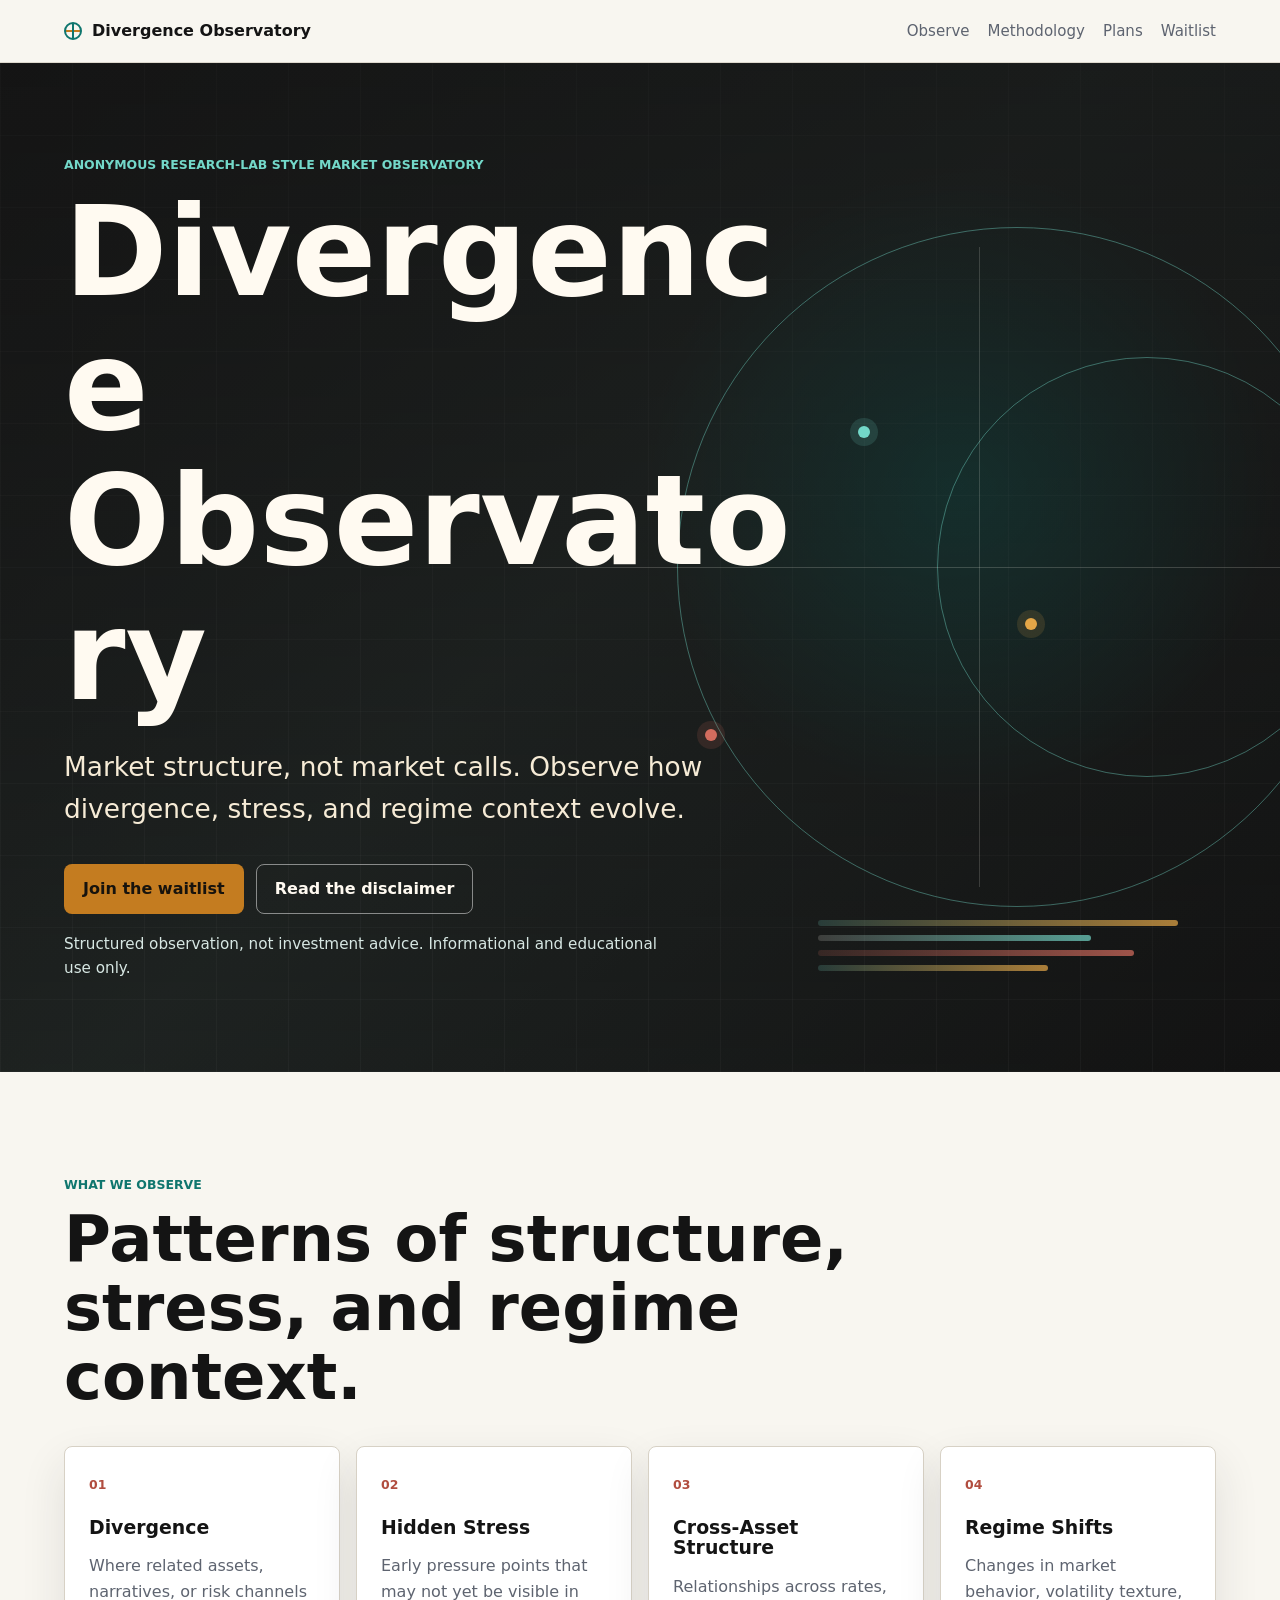
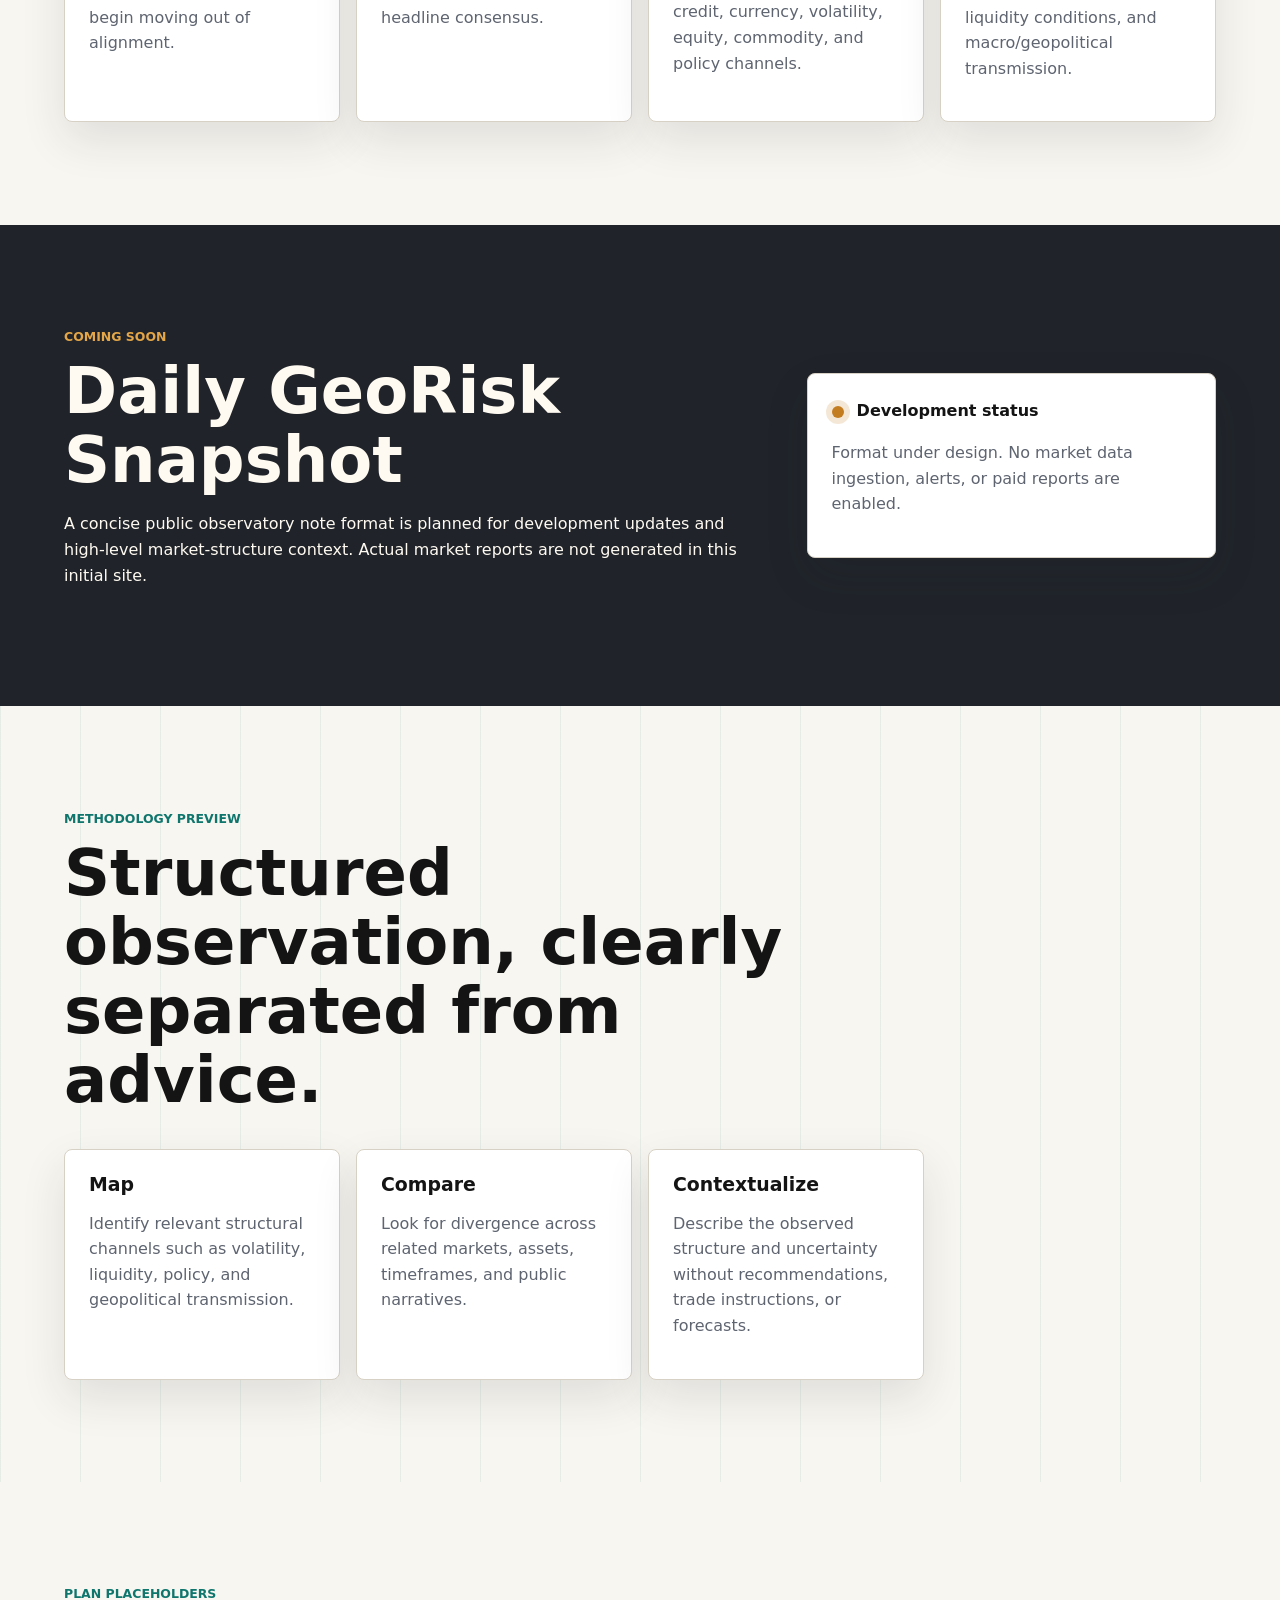
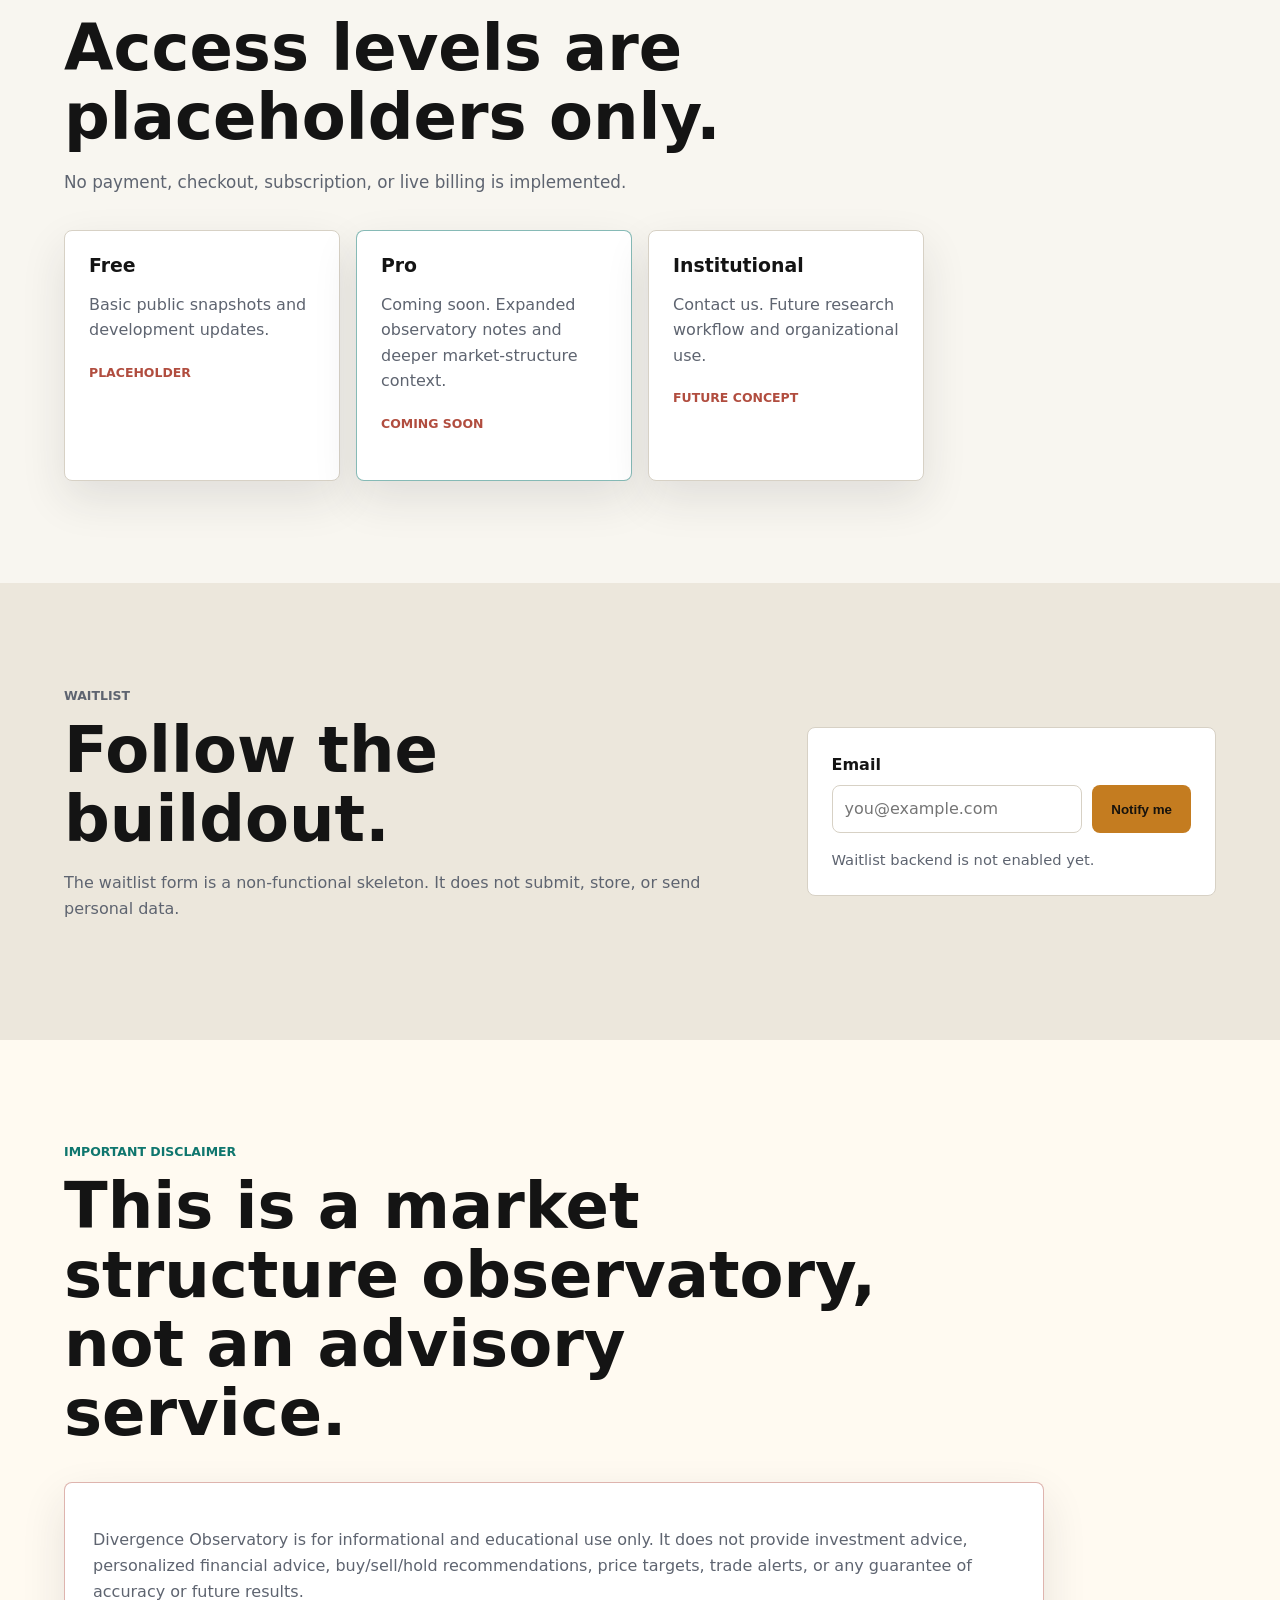
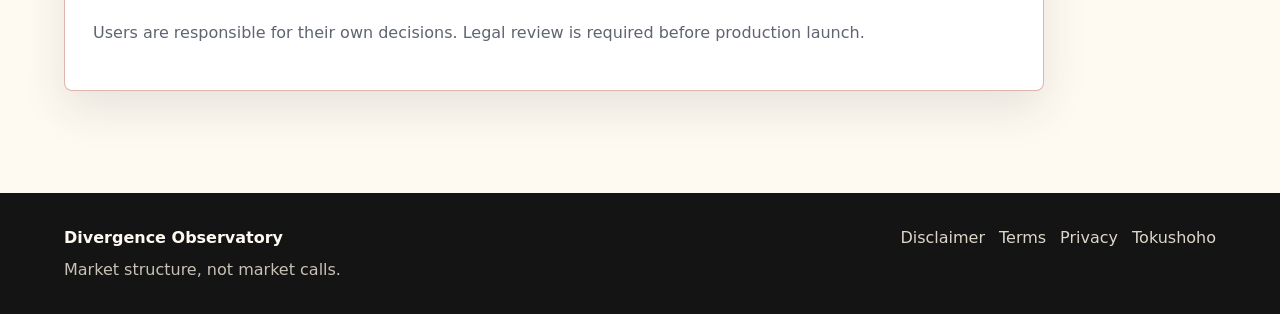
==== index.html @ 3c05c809 "Create non-advisory marketing site foundation" ====
<!doctype html>
<html lang="en">
  <head>
    <meta charset="utf-8">
    <meta name="viewport" content="width=device-width, initial-scale=1">
    <title>Divergence Observatory</title>
    <meta
      name="description"
      content="Divergence Observatory is a non-advisory market structure observatory focused on divergence, hidden stress, cross-asset structure, regime shifts, volatility, and macro/geopolitical transmission."
    >
    <link rel="stylesheet" href="styles.css">
  </head>
  <body>
    <header class="site-header">
      <a class="brand" href="index.html" aria-label="Divergence Observatory home">
        <span class="brand-mark" aria-hidden="true"></span>
        <span>Divergence Observatory</span>
      </a>
      <nav class="site-nav" aria-label="Primary navigation">
        <a href="#observe">Observe</a>
        <a href="#methodology">Methodology</a>
        <a href="#plans">Plans</a>
        <a href="#waitlist">Waitlist</a>
      </nav>
    </header>

    <main>
      <section class="hero">
        <div class="hero-visual" aria-hidden="true">
          <div class="scope-ring ring-one"></div>
          <div class="scope-ring ring-two"></div>
          <div class="axis-line axis-x"></div>
          <div class="axis-line axis-y"></div>
          <div class="signal signal-a"></div>
          <div class="signal signal-b"></div>
          <div class="signal signal-c"></div>
          <div class="structure-lanes">
            <span></span>
            <span></span>
            <span></span>
            <span></span>
          </div>
        </div>
        <div class="hero-content">
          <p class="eyebrow">Anonymous research-lab style market observatory</p>
          <h1>Divergence Observatory</h1>
          <p class="hero-copy">
            Market structure, not market calls. Observe how divergence, stress, and regime context evolve.
          </p>
          <div class="hero-actions" aria-label="Primary actions">
            <a class="button primary" href="#waitlist">Join the waitlist</a>
            <a class="button secondary" href="legal/disclaimer.html">Read the disclaimer</a>
          </div>
          <p class="fine-print">
            Structured observation, not investment advice. Informational and educational use only.
          </p>
        </div>
      </section>

      <section id="observe" class="section">
        <div class="section-heading">
          <p class="eyebrow">What We Observe</p>
          <h2>Patterns of structure, stress, and regime context.</h2>
        </div>
        <div class="observation-grid">
          <article class="tile">
            <span class="tile-index">01</span>
            <h3>Divergence</h3>
            <p>Where related assets, narratives, or risk channels begin moving out of alignment.</p>
          </article>
          <article class="tile">
            <span class="tile-index">02</span>
            <h3>Hidden Stress</h3>
            <p>Early pressure points that may not yet be visible in headline consensus.</p>
          </article>
          <article class="tile">
            <span class="tile-index">03</span>
            <h3>Cross-Asset Structure</h3>
            <p>Relationships across rates, credit, currency, volatility, equity, commodity, and policy channels.</p>
          </article>
          <article class="tile">
            <span class="tile-index">04</span>
            <h3>Regime Shifts</h3>
            <p>Changes in market behavior, volatility texture, liquidity conditions, and macro/geopolitical transmission.</p>
          </article>
        </div>
      </section>

      <section class="band snapshot-band" aria-labelledby="snapshot-title">
        <div>
          <p class="eyebrow">Coming Soon</p>
          <h2 id="snapshot-title">Daily GeoRisk Snapshot</h2>
          <p>
            A concise public observatory note format is planned for development updates and high-level
            market-structure context. Actual market reports are not generated in this initial site.
          </p>
        </div>
        <div class="status-panel" aria-label="Snapshot status">
          <span class="status-light"></span>
          <strong>Development status</strong>
          <p>Format under design. No market data ingestion, alerts, or paid reports are enabled.</p>
        </div>
      </section>

      <section id="methodology" class="section methodology">
        <div class="section-heading">
          <p class="eyebrow">Methodology Preview</p>
          <h2>Structured observation, clearly separated from advice.</h2>
        </div>
        <div class="method-steps">
          <article>
            <h3>Map</h3>
            <p>Identify relevant structural channels such as volatility, liquidity, policy, and geopolitical transmission.</p>
          </article>
          <article>
            <h3>Compare</h3>
            <p>Look for divergence across related markets, assets, timeframes, and public narratives.</p>
          </article>
          <article>
            <h3>Contextualize</h3>
            <p>Describe the observed structure and uncertainty without recommendations, trade instructions, or forecasts.</p>
          </article>
        </div>
      </section>

      <section id="plans" class="section plans">
        <div class="section-heading">
          <p class="eyebrow">Plan Placeholders</p>
          <h2>Access levels are placeholders only.</h2>
          <p>No payment, checkout, subscription, or live billing is implemented.</p>
        </div>
        <div class="plan-grid">
          <article class="plan-card">
            <h3>Free</h3>
            <p>Basic public snapshots and development updates.</p>
            <span class="plan-status">Placeholder</span>
          </article>
          <article class="plan-card featured">
            <h3>Pro</h3>
            <p>Coming soon. Expanded observatory notes and deeper market-structure context.</p>
            <span class="plan-status">Coming soon</span>
          </article>
          <article class="plan-card">
            <h3>Institutional</h3>
            <p>Contact us. Future research workflow and organizational use.</p>
            <span class="plan-status">Future concept</span>
          </article>
        </div>
      </section>

      <section id="waitlist" class="band waitlist-band" aria-labelledby="waitlist-title">
        <div>
          <p class="eyebrow">Waitlist</p>
          <h2 id="waitlist-title">Follow the buildout.</h2>
          <p>
            The waitlist form is a non-functional skeleton. It does not submit, store, or send personal data.
          </p>
        </div>
        <div class="waitlist-form" role="group" aria-describedby="waitlist-note">
          <label for="email">Email</label>
          <div class="form-row">
            <input id="email" type="email" placeholder="you@example.com" autocomplete="email">
            <button type="button">Notify me</button>
          </div>
          <p id="waitlist-note">Waitlist backend is not enabled yet.</p>
        </div>
      </section>

      <section class="section disclaimer-section" aria-labelledby="disclaimer-title">
        <div class="section-heading">
          <p class="eyebrow">Important Disclaimer</p>
          <h2 id="disclaimer-title">This is a market structure observatory, not an advisory service.</h2>
        </div>
        <div class="disclaimer-box">
          <p>
            Divergence Observatory is for informational and educational use only. It does not provide
            investment advice, personalized financial advice, buy/sell/hold recommendations, price targets,
            trade alerts, or any guarantee of accuracy or future results.
          </p>
          <p>
            Users are responsible for their own decisions. Legal review is required before production launch.
          </p>
        </div>
      </section>
    </main>

    <footer class="site-footer">
      <div>
        <strong>Divergence Observatory</strong>
        <p>Market structure, not market calls.</p>
      </div>
      <nav aria-label="Legal navigation">
        <a href="legal/disclaimer.html">Disclaimer</a>
        <a href="legal/terms.html">Terms</a>
        <a href="legal/privacy.html">Privacy</a>
        <a href="legal/tokushoho.html">Tokushoho</a>
      </nav>
    </footer>
  </body>
</html>
---- styles.css ----
:root {
  --ink: #141414;
  --muted: #5e6470;
  --paper: #f8f6f0;
  --panel: #ffffff;
  --line: #d7d1c5;
  --teal: #0f766e;
  --teal-dark: #124a46;
  --amber: #c47c20;
  --coral: #b14d3f;
  --coal: #20242a;
  --shadow: 0 18px 45px rgba(32, 36, 42, 0.11);
}

* {
  box-sizing: border-box;
}

html {
  scroll-behavior: smooth;
}

body {
  margin: 0;
  color: var(--ink);
  background: var(--paper);
  font-family:
    Inter, ui-sans-serif, system-ui, -apple-system, BlinkMacSystemFont, "Segoe UI",
    sans-serif;
  line-height: 1.6;
}

a {
  color: inherit;
}

.site-header {
  position: sticky;
  top: 0;
  z-index: 10;
  display: flex;
  align-items: center;
  justify-content: space-between;
  gap: 24px;
  padding: 18px clamp(18px, 5vw, 72px);
  border-bottom: 1px solid rgba(215, 209, 197, 0.78);
  background: rgba(248, 246, 240, 0.92);
  backdrop-filter: blur(14px);
}

.brand {
  display: inline-flex;
  align-items: center;
  gap: 10px;
  font-weight: 750;
  text-decoration: none;
}

.brand-mark {
  width: 18px;
  height: 18px;
  border: 2px solid var(--teal);
  border-radius: 50%;
  background:
    linear-gradient(90deg, transparent 44%, var(--teal) 45% 55%, transparent 56%),
    linear-gradient(0deg, transparent 44%, var(--amber) 45% 55%, transparent 56%);
}

.site-nav {
  display: flex;
  flex-wrap: wrap;
  justify-content: flex-end;
  gap: 8px 18px;
  color: var(--muted);
  font-size: 0.94rem;
}

.site-nav a,
.site-footer a {
  text-decoration: none;
}

.site-nav a:hover,
.site-footer a:hover {
  color: var(--teal);
}

.hero {
  position: relative;
  min-height: 78vh;
  display: grid;
  align-items: center;
  padding: clamp(56px, 8vw, 92px) clamp(18px, 5vw, 72px);
  overflow: hidden;
  color: #fffaf1;
  background:
    linear-gradient(rgba(20, 20, 20, 0.72), rgba(20, 20, 20, 0.48)),
    repeating-linear-gradient(90deg, rgba(255, 255, 255, 0.06) 0 1px, transparent 1px 72px),
    repeating-linear-gradient(0deg, rgba(255, 255, 255, 0.05) 0 1px, transparent 1px 72px),
    radial-gradient(circle at 75% 42%, rgba(15, 118, 110, 0.62), transparent 28%),
    linear-gradient(135deg, #161616 0%, #27302d 48%, #111111 100%);
}

.hero-content {
  position: relative;
  z-index: 2;
  max-width: 820px;
}

.eyebrow {
  margin: 0 0 10px;
  color: var(--teal);
  font-size: 0.78rem;
  font-weight: 800;
  letter-spacing: 0;
  text-transform: uppercase;
}

.hero .eyebrow {
  color: #73d8c9;
}

h1,
h2,
h3,
p {
  overflow-wrap: anywhere;
}

h1,
h2,
h3 {
  margin: 0;
  line-height: 1.08;
  letter-spacing: 0;
}

h1 {
  max-width: 780px;
  font-size: clamp(3rem, 10vw, 7.8rem);
}

h2 {
  font-size: clamp(2rem, 5vw, 4rem);
}

h3 {
  font-size: 1.18rem;
}

.hero-copy {
  max-width: 660px;
  margin: 22px 0 0;
  color: #f6ebd6;
  font-size: clamp(1.15rem, 2.5vw, 1.65rem);
}

.fine-print {
  max-width: 620px;
  margin: 18px 0 0;
  color: #d7e7e3;
  font-size: 0.95rem;
}

.hero-actions {
  display: flex;
  flex-wrap: wrap;
  gap: 12px;
  margin-top: 34px;
}

.button,
.waitlist-form button {
  min-height: 44px;
  display: inline-flex;
  align-items: center;
  justify-content: center;
  border: 1px solid transparent;
  border-radius: 8px;
  padding: 11px 18px;
  font-weight: 750;
  text-decoration: none;
  cursor: pointer;
}

.button.primary,
.waitlist-form button {
  background: var(--amber);
  color: #17130d;
}

.button.secondary {
  border-color: rgba(255, 255, 255, 0.48);
  color: #fffaf1;
}

.hero-visual {
  position: absolute;
  inset: 0;
  pointer-events: none;
}

.scope-ring {
  position: absolute;
  right: clamp(-140px, -6vw, 20px);
  top: 50%;
  border: 1px solid rgba(115, 216, 201, 0.42);
  border-radius: 50%;
  transform: translateY(-50%);
}

.ring-one {
  width: min(70vw, 680px);
  aspect-ratio: 1;
}

.ring-two {
  width: min(44vw, 420px);
  aspect-ratio: 1;
}

.axis-line {
  position: absolute;
  right: 0;
  top: 50%;
  background: rgba(255, 250, 241, 0.16);
}

.axis-x {
  width: min(70vw, 760px);
  height: 1px;
}

.axis-y {
  width: 1px;
  height: min(62vw, 640px);
  right: min(24vw, 300px);
  transform: translateY(-50%);
}

.signal {
  position: absolute;
  width: 12px;
  height: 12px;
  border-radius: 50%;
  background: #73d8c9;
  box-shadow: 0 0 0 8px rgba(115, 216, 201, 0.15);
}

.signal-a {
  right: 32%;
  top: 36%;
}

.signal-b {
  right: 19%;
  top: 55%;
  background: #e4a647;
  box-shadow: 0 0 0 8px rgba(228, 166, 71, 0.14);
}

.signal-c {
  right: 44%;
  top: 66%;
  background: #d36c5e;
  box-shadow: 0 0 0 8px rgba(211, 108, 94, 0.14);
}

.structure-lanes {
  position: absolute;
  right: 8%;
  bottom: 10%;
  display: grid;
  gap: 9px;
  width: min(34vw, 360px);
}

.structure-lanes span {
  height: 6px;
  border-radius: 999px;
  background: linear-gradient(90deg, rgba(115, 216, 201, 0.18), rgba(228, 166, 71, 0.72));
}

.structure-lanes span:nth-child(2) {
  width: 76%;
  background: linear-gradient(90deg, rgba(255, 250, 241, 0.16), rgba(115, 216, 201, 0.7));
}

.structure-lanes span:nth-child(3) {
  width: 88%;
  background: linear-gradient(90deg, rgba(211, 108, 94, 0.16), rgba(211, 108, 94, 0.72));
}

.structure-lanes span:nth-child(4) {
  width: 64%;
}

.section,
.band {
  padding: clamp(56px, 8vw, 110px) clamp(18px, 5vw, 72px);
}

.section-heading {
  max-width: 820px;
  margin-bottom: 34px;
}

.section-heading > p:not(.eyebrow) {
  max-width: 680px;
  color: var(--muted);
  font-size: 1.05rem;
}

.observation-grid,
.method-steps,
.plan-grid {
  display: grid;
  grid-template-columns: repeat(4, minmax(0, 1fr));
  gap: 16px;
}

.tile,
.method-steps article,
.plan-card,
.status-panel,
.disclaimer-box {
  border: 1px solid var(--line);
  border-radius: 8px;
  background: var(--panel);
  box-shadow: var(--shadow);
}

.tile,
.method-steps article,
.plan-card {
  min-height: 230px;
  padding: 24px;
}

.tile-index,
.plan-status {
  display: inline-block;
  margin-bottom: 22px;
  color: var(--coral);
  font-size: 0.78rem;
  font-weight: 850;
  text-transform: uppercase;
}

.tile p,
.method-steps p,
.plan-card p,
.status-panel p,
.disclaimer-box p,
.waitlist-band p {
  color: var(--muted);
}

.band {
  display: grid;
  grid-template-columns: minmax(0, 1.25fr) minmax(280px, 0.75fr);
  gap: clamp(24px, 5vw, 60px);
  align-items: center;
}

.snapshot-band {
  background: var(--coal);
  color: #fffaf1;
}

.snapshot-band .eyebrow {
  color: #e4a647;
}

.snapshot-band p,
.waitlist-band p {
  max-width: 700px;
}

.status-panel {
  padding: 24px;
  color: var(--ink);
}

.status-light {
  width: 12px;
  height: 12px;
  display: inline-block;
  margin-right: 8px;
  border-radius: 50%;
  background: var(--amber);
  box-shadow: 0 0 0 6px rgba(196, 124, 32, 0.18);
  vertical-align: middle;
}

.methodology {
  background:
    linear-gradient(90deg, rgba(15, 118, 110, 0.08) 0 1px, transparent 1px 100%),
    var(--paper);
  background-size: 80px 100%;
}

.plan-card.featured {
  border-color: rgba(15, 118, 110, 0.5);
}

.waitlist-band {
  background: #ece7dc;
}

.waitlist-form {
  padding: 24px;
  border: 1px solid var(--line);
  border-radius: 8px;
  background: var(--panel);
}

.waitlist-form label {
  display: block;
  margin-bottom: 8px;
  font-weight: 750;
}

.form-row {
  display: grid;
  grid-template-columns: minmax(0, 1fr) auto;
  gap: 10px;
}

.waitlist-form input {
  width: 100%;
  min-height: 44px;
  border: 1px solid var(--line);
  border-radius: 8px;
  padding: 10px 12px;
  font: inherit;
}

.waitlist-form p {
  margin-bottom: 0;
  font-size: 0.92rem;
}

.disclaimer-section {
  background: #fffaf1;
}

.disclaimer-box {
  max-width: 980px;
  padding: 28px;
  border-color: rgba(177, 77, 63, 0.42);
}

.site-footer {
  display: flex;
  justify-content: space-between;
  gap: 24px;
  padding: 32px clamp(18px, 5vw, 72px);
  color: #fffaf1;
  background: #141414;
}

.site-footer p {
  margin: 6px 0 0;
  color: #c8c1b6;
}

.site-footer nav {
  display: flex;
  flex-wrap: wrap;
  justify-content: flex-end;
  gap: 14px;
  color: #ddd6ca;
}

.legal-page {
  background: var(--paper);
}

.legal-main {
  max-width: 920px;
  margin: 0 auto;
  padding: clamp(48px, 8vw, 90px) 18px;
}

.legal-main article {
  border: 1px solid var(--line);
  border-radius: 8px;
  padding: clamp(22px, 4vw, 44px);
  background: var(--panel);
  box-shadow: var(--shadow);
}

.draft-notice {
  padding: 14px 16px;
  border: 1px solid rgba(177, 77, 63, 0.42);
  border-radius: 8px;
  color: #6f2b22;
  background: #fff4ef;
  font-weight: 750;
}

.legal-main li + li {
  margin-top: 8px;
}

@media (max-width: 900px) {
  .site-header,
  .site-footer,
  .band {
    align-items: flex-start;
    flex-direction: column;
  }

  .band {
    display: flex;
  }

  .observation-grid,
  .method-steps,
  .plan-grid {
    grid-template-columns: repeat(2, minmax(0, 1fr));
  }

  .hero {
    min-height: 72vh;
  }
}

@media (max-width: 620px) {
  .site-header {
    position: static;
  }

  .site-nav {
    justify-content: flex-start;
  }

  .observation-grid,
  .method-steps,
  .plan-grid,
  .form-row {
    grid-template-columns: 1fr;
  }

  .tile,
  .method-steps article,
  .plan-card {
    min-height: auto;
  }

  .hero-actions,
  .hero-actions .button,
  .waitlist-form button {
    width: 100%;
  }

  .scope-ring,
  .axis-line,
  .signal,
  .structure-lanes {
    opacity: 0.45;
  }
}
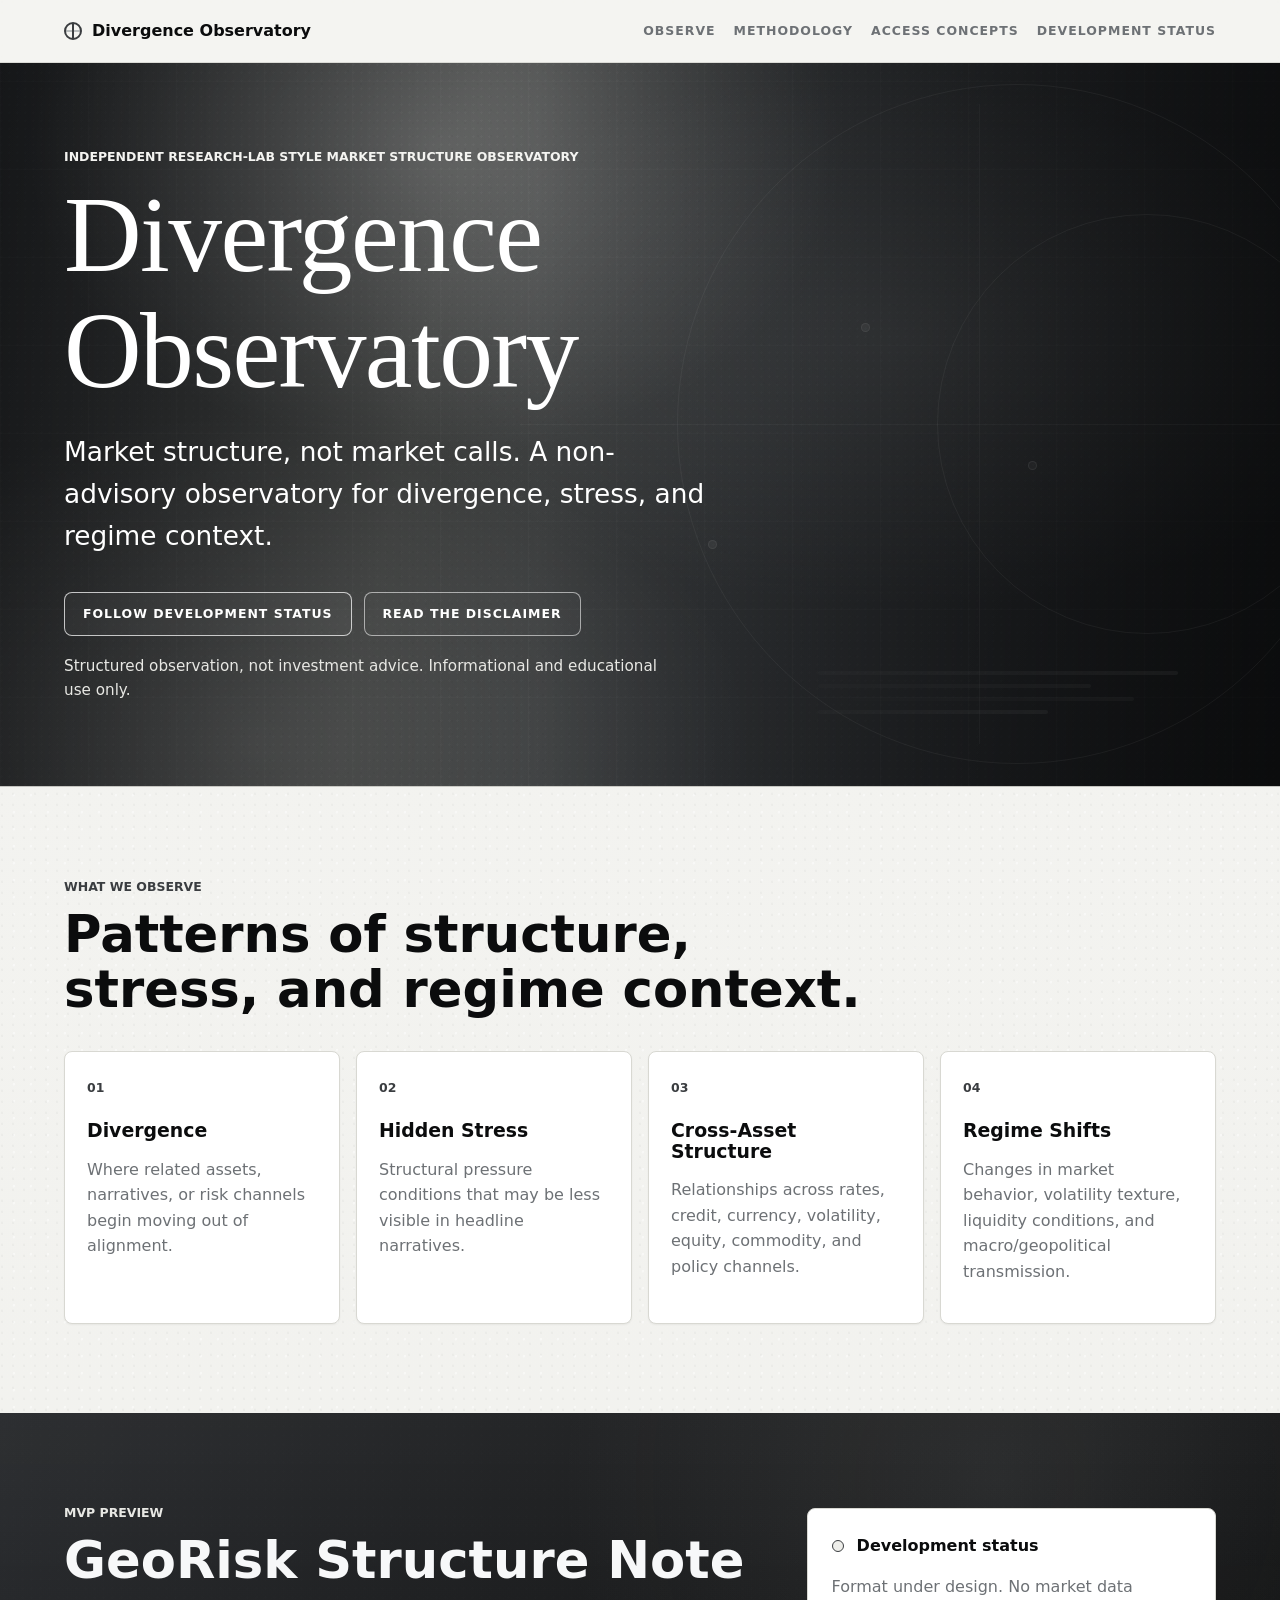
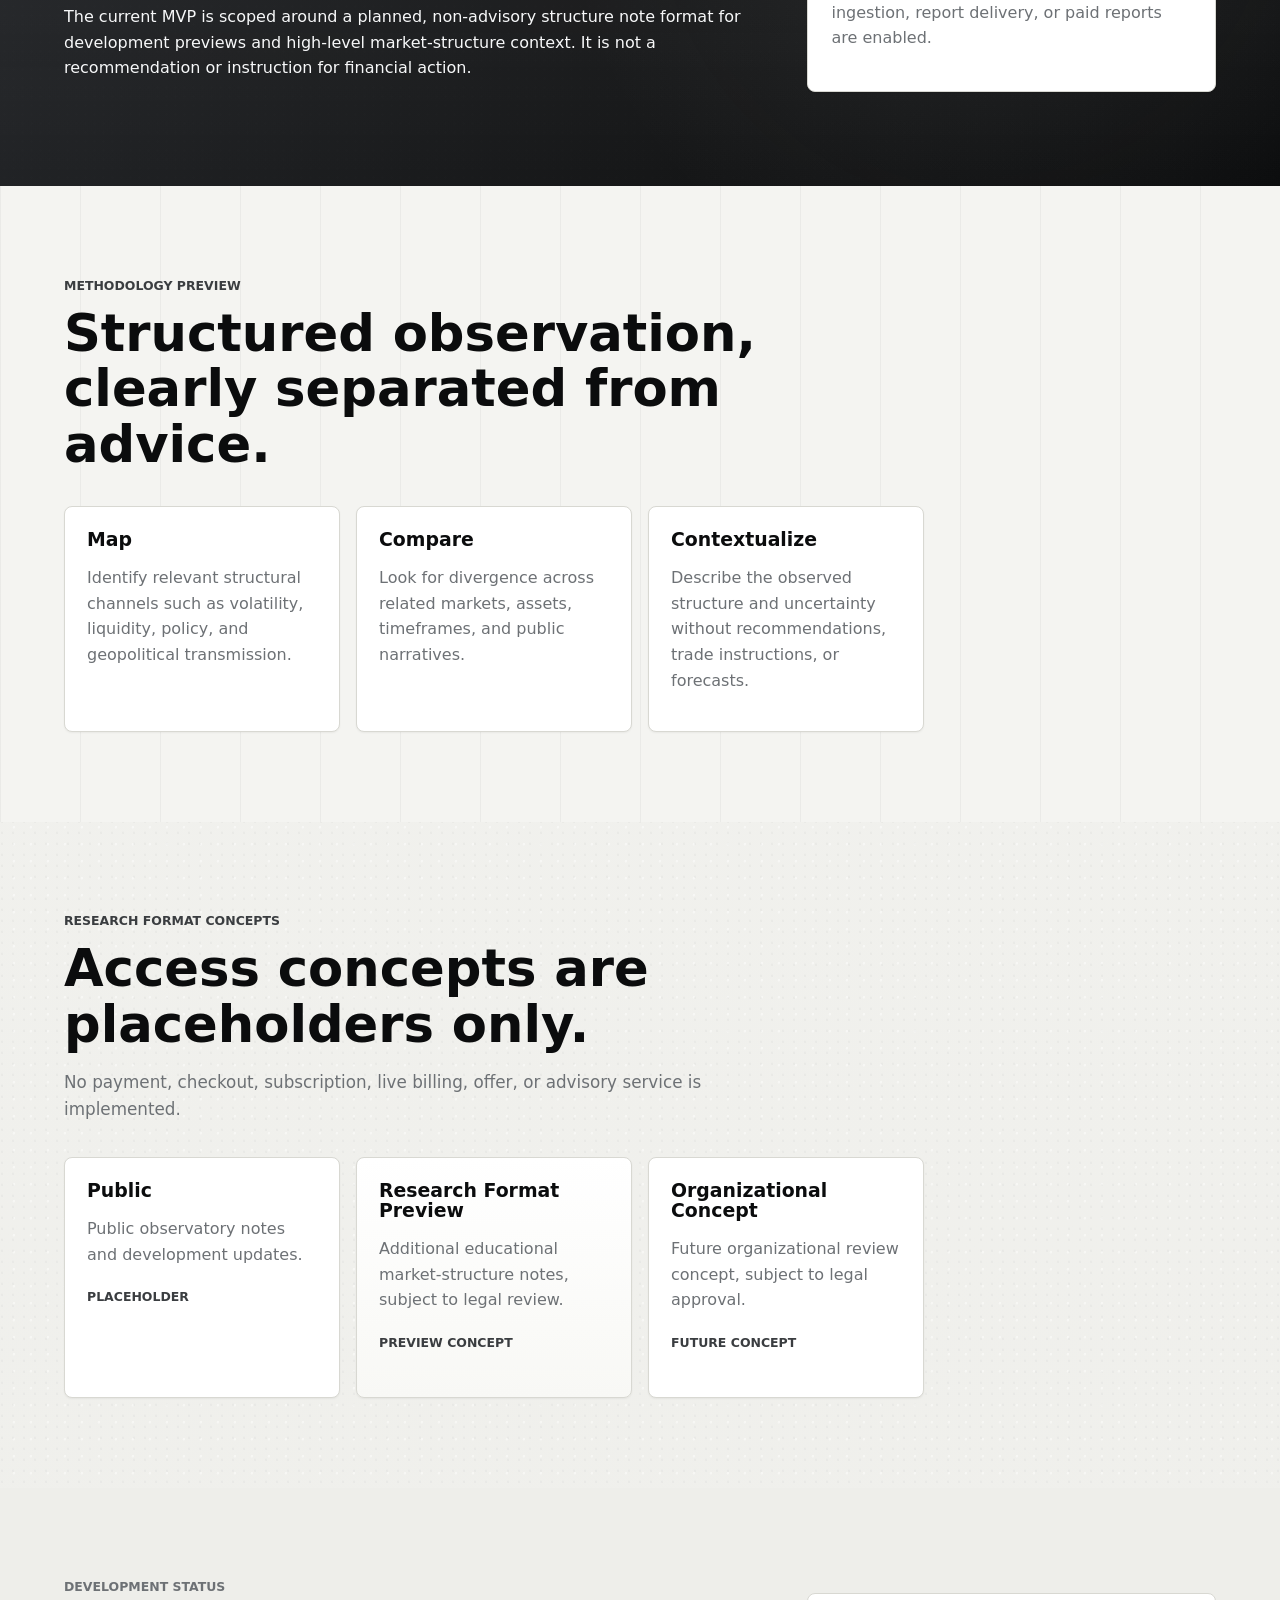
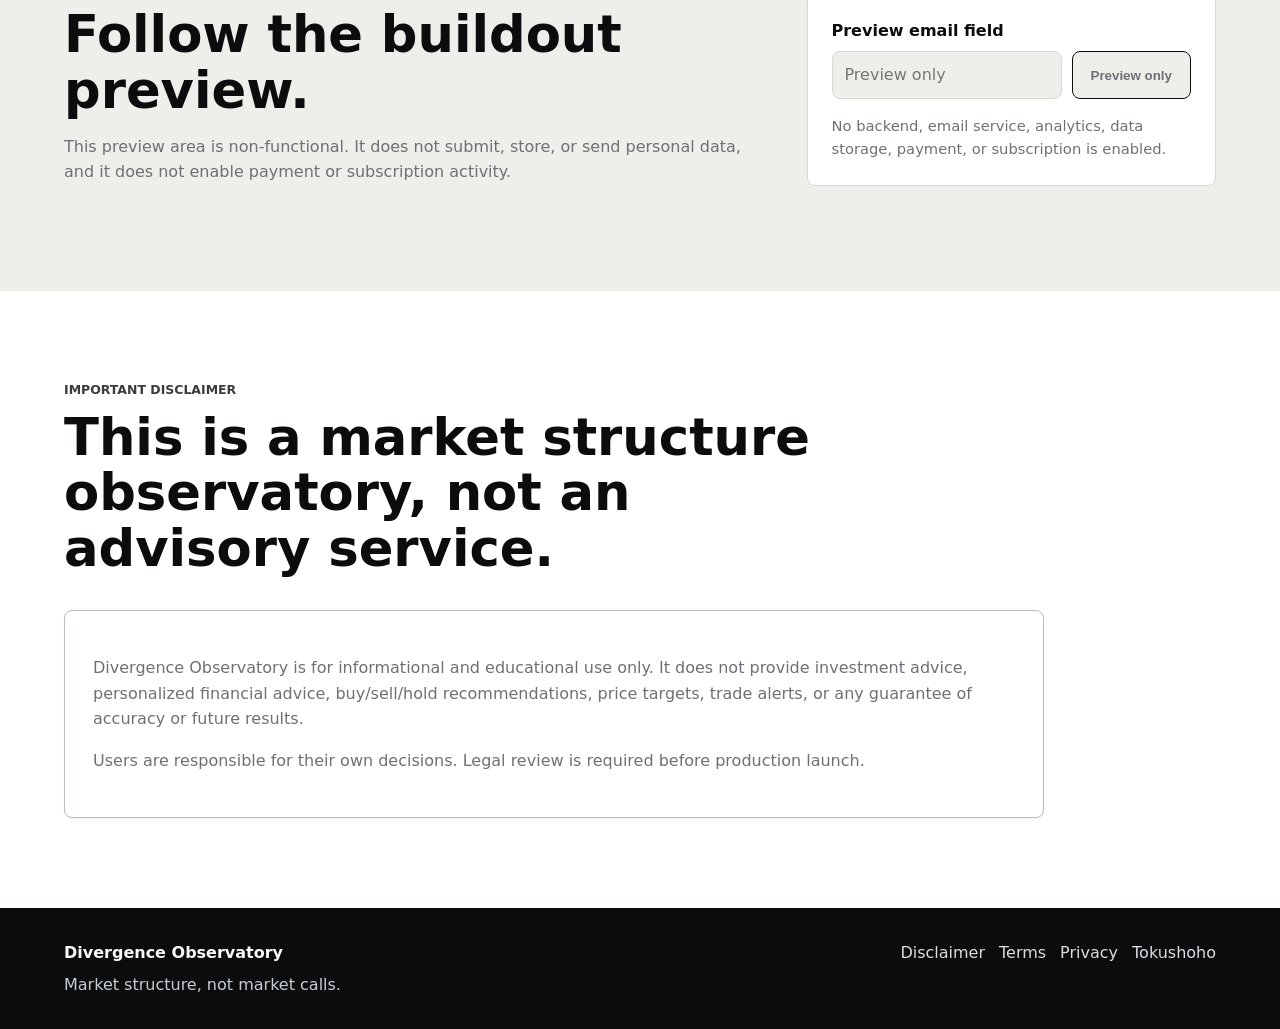
==== commit d0370e4d: "Refine monochrome observatory homepage design" ====
--- a/index.html
+++ b/index.html
@@ -19,8 +19,8 @@
       <nav class="site-nav" aria-label="Primary navigation">
         <a href="#observe">Observe</a>
         <a href="#methodology">Methodology</a>
-        <a href="#plans">Plans</a>
-        <a href="#waitlist">Waitlist</a>
+        <a href="#plans">Access Concepts</a>
+        <a href="#waitlist">Development Status</a>
       </nav>
     </header>
 
@@ -31,9 +31,9 @@
           <div class="scope-ring ring-two"></div>
           <div class="axis-line axis-x"></div>
           <div class="axis-line axis-y"></div>
-          <div class="signal signal-a"></div>
-          <div class="signal signal-b"></div>
-          <div class="signal signal-c"></div>
+          <div class="observation-marker marker-a"></div>
+          <div class="observation-marker marker-b"></div>
+          <div class="observation-marker marker-c"></div>
           <div class="structure-lanes">
             <span></span>
             <span></span>
@@ -42,13 +42,13 @@
           </div>
         </div>
         <div class="hero-content">
-          <p class="eyebrow">Anonymous research-lab style market observatory</p>
+          <p class="eyebrow">Independent research-lab style market structure observatory</p>
           <h1>Divergence Observatory</h1>
           <p class="hero-copy">
-            Market structure, not market calls. Observe how divergence, stress, and regime context evolve.
+            Market structure, not market calls. A non-advisory observatory for divergence, stress, and regime context.
           </p>
           <div class="hero-actions" aria-label="Primary actions">
-            <a class="button primary" href="#waitlist">Join the waitlist</a>
+            <a class="button primary" href="#waitlist">Follow development status</a>
             <a class="button secondary" href="legal/disclaimer.html">Read the disclaimer</a>
           </div>
           <p class="fine-print">
@@ -71,7 +71,7 @@
           <article class="tile">
             <span class="tile-index">02</span>
             <h3>Hidden Stress</h3>
-            <p>Early pressure points that may not yet be visible in headline consensus.</p>
+            <p>Structural pressure conditions that may be less visible in headline narratives.</p>
           </article>
           <article class="tile">
             <span class="tile-index">03</span>
@@ -86,19 +86,19 @@
         </div>
       </section>
 
-      <section class="band snapshot-band" aria-labelledby="snapshot-title">
+      <section class="band structure-note-band" aria-labelledby="structure-note-title">
         <div>
-          <p class="eyebrow">Coming Soon</p>
-          <h2 id="snapshot-title">Daily GeoRisk Snapshot</h2>
-          <p>
-            A concise public observatory note format is planned for development updates and high-level
-            market-structure context. Actual market reports are not generated in this initial site.
-          </p>
-        </div>
-        <div class="status-panel" aria-label="Snapshot status">
+          <p class="eyebrow">MVP Preview</p>
+          <h2 id="structure-note-title">GeoRisk Structure Note</h2>
+          <p>
+            The current MVP is scoped around a planned, non-advisory structure note format for development
+            previews and high-level market-structure context. It is not a recommendation or instruction for financial action.
+          </p>
+        </div>
+        <div class="status-panel" aria-label="Structure note status">
           <span class="status-light"></span>
           <strong>Development status</strong>
-          <p>Format under design. No market data ingestion, alerts, or paid reports are enabled.</p>
+          <p>Format under design. No market data ingestion, report delivery, or paid reports are enabled.</p>
         </div>
       </section>
 
@@ -125,24 +125,26 @@
 
       <section id="plans" class="section plans">
         <div class="section-heading">
-          <p class="eyebrow">Plan Placeholders</p>
-          <h2>Access levels are placeholders only.</h2>
-          <p>No payment, checkout, subscription, or live billing is implemented.</p>
+          <p class="eyebrow">Research Format Concepts</p>
+          <h2>Access concepts are placeholders only.</h2>
+          <p>
+            No payment, checkout, subscription, live billing, offer, or advisory service is implemented.
+          </p>
         </div>
         <div class="plan-grid">
           <article class="plan-card">
-            <h3>Free</h3>
-            <p>Basic public snapshots and development updates.</p>
+            <h3>Public</h3>
+            <p>Public observatory notes and development updates.</p>
             <span class="plan-status">Placeholder</span>
           </article>
           <article class="plan-card featured">
-            <h3>Pro</h3>
-            <p>Coming soon. Expanded observatory notes and deeper market-structure context.</p>
-            <span class="plan-status">Coming soon</span>
+            <h3>Research Format Preview</h3>
+            <p>Additional educational market-structure notes, subject to legal review.</p>
+            <span class="plan-status">Preview concept</span>
           </article>
           <article class="plan-card">
-            <h3>Institutional</h3>
-            <p>Contact us. Future research workflow and organizational use.</p>
+            <h3>Organizational Concept</h3>
+            <p>Future organizational review concept, subject to legal approval.</p>
             <span class="plan-status">Future concept</span>
           </article>
         </div>
@@ -150,19 +152,22 @@
 
       <section id="waitlist" class="band waitlist-band" aria-labelledby="waitlist-title">
         <div>
-          <p class="eyebrow">Waitlist</p>
-          <h2 id="waitlist-title">Follow the buildout.</h2>
-          <p>
-            The waitlist form is a non-functional skeleton. It does not submit, store, or send personal data.
+          <p class="eyebrow">Development Status</p>
+          <h2 id="waitlist-title">Follow the buildout preview.</h2>
+          <p>
+            This preview area is non-functional. It does not submit, store, or send personal data,
+            and it does not enable payment or subscription activity.
           </p>
         </div>
         <div class="waitlist-form" role="group" aria-describedby="waitlist-note">
-          <label for="email">Email</label>
+          <label for="email">Preview email field</label>
           <div class="form-row">
-            <input id="email" type="email" placeholder="you@example.com" autocomplete="email">
-            <button type="button">Notify me</button>
+            <input id="email" type="email" placeholder="Preview only" autocomplete="off" disabled>
+            <button type="button" disabled>Preview only</button>
           </div>
-          <p id="waitlist-note">Waitlist backend is not enabled yet.</p>
+          <p id="waitlist-note">
+            No backend, email service, analytics, data storage, payment, or subscription is enabled.
+          </p>
         </div>
       </section>
 
--- a/styles.css
+++ b/styles.css
@@ -1,15 +1,14 @@
 :root {
-  --ink: #141414;
-  --muted: #5e6470;
-  --paper: #f8f6f0;
+  --ink: #0b0c0d;
+  --muted: #6d7175;
+  --paper: #f4f4f1;
   --panel: #ffffff;
-  --line: #d7d1c5;
-  --teal: #0f766e;
-  --teal-dark: #124a46;
-  --amber: #c47c20;
-  --coral: #b14d3f;
-  --coal: #20242a;
-  --shadow: 0 18px 45px rgba(32, 36, 42, 0.11);
+  --panel-soft: #eeeeea;
+  --line: #d8d8d2;
+  --accent: #3a3d40;
+  --accent-soft: #b9bdbe;
+  --dark-panel: #151617;
+  --shadow: 0 1px 2px rgba(11, 12, 13, 0.05);
 }
 
 * {
@@ -18,12 +17,23 @@
 
 html {
   scroll-behavior: smooth;
+}
+
+#observe,
+#methodology,
+#plans,
+#waitlist {
+  scroll-margin-top: 92px;
 }
 
 body {
   margin: 0;
   color: var(--ink);
-  background: var(--paper);
+  background:
+    radial-gradient(circle at 18% 16%, rgba(11, 12, 13, 0.026) 0 1px, transparent 1.5px),
+    radial-gradient(circle at 82% 78%, rgba(255, 255, 255, 0.44) 0 1px, transparent 1.6px),
+    linear-gradient(180deg, #f4f4f1 0%, #eeeeea 100%);
+  background-size: 11px 11px, 17px 17px, auto;
   font-family:
     Inter, ui-sans-serif, system-ui, -apple-system, BlinkMacSystemFont, "Segoe UI",
     sans-serif;
@@ -43,8 +53,8 @@
   justify-content: space-between;
   gap: 24px;
   padding: 18px clamp(18px, 5vw, 72px);
-  border-bottom: 1px solid rgba(215, 209, 197, 0.78);
-  background: rgba(248, 246, 240, 0.92);
+  border-bottom: 1px solid rgba(216, 216, 210, 0.86);
+  background: rgba(244, 244, 241, 0.94);
   backdrop-filter: blur(14px);
 }
 
@@ -59,11 +69,11 @@
 .brand-mark {
   width: 18px;
   height: 18px;
-  border: 2px solid var(--teal);
+  border: 2px solid var(--accent);
   border-radius: 50%;
   background:
-    linear-gradient(90deg, transparent 44%, var(--teal) 45% 55%, transparent 56%),
-    linear-gradient(0deg, transparent 44%, var(--amber) 45% 55%, transparent 56%);
+    linear-gradient(90deg, transparent 44%, var(--accent) 45% 55%, transparent 56%),
+    linear-gradient(0deg, transparent 44%, var(--accent-soft) 45% 55%, transparent 56%);
 }
 
 .site-nav {
@@ -72,7 +82,10 @@
   justify-content: flex-end;
   gap: 8px 18px;
   color: var(--muted);
-  font-size: 0.94rem;
+  font-size: 0.78rem;
+  font-weight: 800;
+  letter-spacing: 0.08em;
+  text-transform: uppercase;
 }
 
 .site-nav a,
@@ -80,36 +93,63 @@
   text-decoration: none;
 }
 
-.site-nav a:hover,
+.site-nav a:hover {
+  color: var(--ink);
+}
+
 .site-footer a:hover {
-  color: var(--teal);
+  color: #ffffff;
+}
+
+a:focus-visible,
+button:focus-visible,
+input:focus-visible {
+  outline: 2px solid var(--accent);
+  outline-offset: 3px;
 }
 
 .hero {
   position: relative;
-  min-height: 78vh;
+  min-height: 66vh;
   display: grid;
   align-items: center;
-  padding: clamp(56px, 8vw, 92px) clamp(18px, 5vw, 72px);
+  padding: clamp(52px, 7vw, 84px) clamp(18px, 5vw, 72px);
   overflow: hidden;
-  color: #fffaf1;
+  color: #ffffff;
   background:
-    linear-gradient(rgba(20, 20, 20, 0.72), rgba(20, 20, 20, 0.48)),
-    repeating-linear-gradient(90deg, rgba(255, 255, 255, 0.06) 0 1px, transparent 1px 72px),
-    repeating-linear-gradient(0deg, rgba(255, 255, 255, 0.05) 0 1px, transparent 1px 72px),
-    radial-gradient(circle at 75% 42%, rgba(15, 118, 110, 0.62), transparent 28%),
-    linear-gradient(135deg, #161616 0%, #27302d 48%, #111111 100%);
+    linear-gradient(90deg, rgba(11, 12, 13, 0.58) 0%, rgba(21, 22, 23, 0.28) 42%, rgba(11, 12, 13, 0.76) 100%),
+    repeating-linear-gradient(90deg, rgba(255, 255, 255, 0.028) 0 1px, transparent 1px 88px),
+    repeating-linear-gradient(0deg, rgba(255, 255, 255, 0.022) 0 1px, transparent 1px 88px),
+    radial-gradient(ellipse at 34% 12%, rgba(255, 255, 255, 0.32), transparent 34%),
+    radial-gradient(ellipse at 20% 94%, rgba(255, 255, 255, 0.2), transparent 34%),
+    radial-gradient(ellipse at 70% 38%, rgba(185, 189, 190, 0.2), transparent 42%),
+    linear-gradient(102deg, #242629 0%, #515351 34%, #3a3d40 58%, #242629 78%, #0b0c0d 100%);
+  border-bottom: 1px solid rgba(216, 216, 210, 0.9);
+}
+
+.hero::before {
+  position: absolute;
+  inset: 0;
+  z-index: 1;
+  pointer-events: none;
+  content: "";
+  opacity: 0.22;
+  background:
+    radial-gradient(circle at 18% 20%, rgba(255, 255, 255, 0.2) 0 1px, transparent 1.4px),
+    radial-gradient(circle at 76% 62%, rgba(11, 12, 13, 0.16) 0 1px, transparent 1.5px);
+  background-size: 8px 8px, 13px 13px;
+  mix-blend-mode: overlay;
 }
 
 .hero-content {
   position: relative;
-  z-index: 2;
-  max-width: 820px;
+  z-index: 3;
+  max-width: 720px;
 }
 
 .eyebrow {
   margin: 0 0 10px;
-  color: var(--teal);
+  color: var(--accent);
   font-size: 0.78rem;
   font-weight: 800;
   letter-spacing: 0;
@@ -117,7 +157,7 @@
 }
 
 .hero .eyebrow {
-  color: #73d8c9;
+  color: #f4f4f1;
 }
 
 h1,
@@ -136,12 +176,19 @@
 }
 
 h1 {
-  max-width: 780px;
-  font-size: clamp(3rem, 10vw, 7.8rem);
+  max-width: 720px;
+  font-size: clamp(2.2rem, 5vw, 4rem);
+}
+
+.hero h1 {
+  font-family: Georgia, "Times New Roman", serif;
+  font-size: clamp(3.35rem, 8.4vw, 7.15rem);
+  font-weight: 400;
+  letter-spacing: -0.015em;
 }
 
 h2 {
-  font-size: clamp(2rem, 5vw, 4rem);
+  font-size: clamp(1.85rem, 4vw, 3.35rem);
 }
 
 h3 {
@@ -151,14 +198,14 @@
 .hero-copy {
   max-width: 660px;
   margin: 22px 0 0;
-  color: #f6ebd6;
+  color: #ffffff;
   font-size: clamp(1.15rem, 2.5vw, 1.65rem);
 }
 
 .fine-print {
   max-width: 620px;
   margin: 18px 0 0;
-  color: #d7e7e3;
+  color: #e8e8e4;
   font-size: 0.95rem;
 }
 
@@ -167,6 +214,12 @@
   flex-wrap: wrap;
   gap: 12px;
   margin-top: 34px;
+}
+
+.hero .button {
+  font-size: 0.78rem;
+  letter-spacing: 0.08em;
+  text-transform: uppercase;
 }
 
 .button,
@@ -185,18 +238,47 @@
 
 .button.primary,
 .waitlist-form button {
-  background: var(--amber);
-  color: #17130d;
+  border-color: var(--ink);
+  background: rgba(11, 12, 13, 0.9);
+  color: #ffffff;
+}
+
+.hero .button.primary {
+  border-color: rgba(255, 255, 255, 0.72);
+  background: rgba(255, 255, 255, 0.04);
+  color: #ffffff;
 }
 
 .button.secondary {
-  border-color: rgba(255, 255, 255, 0.48);
-  color: #fffaf1;
+  border-color: rgba(11, 12, 13, 0.34);
+  color: #151617;
+  background: rgba(255, 255, 255, 0.38);
+}
+
+.hero .button.secondary {
+  border-color: rgba(255, 255, 255, 0.56);
+  color: #ffffff;
+  background: rgba(255, 255, 255, 0.02);
+}
+
+.button:hover,
+.waitlist-form button:hover:not(:disabled) {
+  transform: translateY(-1px);
+}
+
+.waitlist-form button:disabled,
+.waitlist-form input:disabled {
+  cursor: not-allowed;
+  color: var(--muted);
+  background: var(--panel-soft);
+  opacity: 1;
 }
 
 .hero-visual {
   position: absolute;
   inset: 0;
+  z-index: 2;
+  opacity: 0.26;
   pointer-events: none;
 }
 
@@ -204,7 +286,7 @@
   position: absolute;
   right: clamp(-140px, -6vw, 20px);
   top: 50%;
-  border: 1px solid rgba(115, 216, 201, 0.42);
+  border: 1px solid rgba(244, 244, 241, 0.2);
   border-radius: 50%;
   transform: translateY(-50%);
 }
@@ -223,7 +305,7 @@
   position: absolute;
   right: 0;
   top: 50%;
-  background: rgba(255, 250, 241, 0.16);
+  background: rgba(244, 244, 241, 0.12);
 }
 
 .axis-x {
@@ -238,32 +320,33 @@
   transform: translateY(-50%);
 }
 
-.signal {
+.observation-marker {
   position: absolute;
-  width: 12px;
-  height: 12px;
+  width: 9px;
+  height: 9px;
   border-radius: 50%;
-  background: #73d8c9;
-  box-shadow: 0 0 0 8px rgba(115, 216, 201, 0.15);
-}
-
-.signal-a {
+  border: 1px solid rgba(244, 244, 241, 0.3);
+  background: rgba(244, 244, 241, 0.18);
+  box-shadow: none;
+}
+
+.marker-a {
   right: 32%;
   top: 36%;
 }
 
-.signal-b {
+.marker-b {
   right: 19%;
   top: 55%;
-  background: #e4a647;
-  box-shadow: 0 0 0 8px rgba(228, 166, 71, 0.14);
-}
-
-.signal-c {
+  background: rgba(244, 244, 241, 0.12);
+  box-shadow: none;
+}
+
+.marker-c {
   right: 44%;
   top: 66%;
-  background: #d36c5e;
-  box-shadow: 0 0 0 8px rgba(211, 108, 94, 0.14);
+  background: rgba(244, 244, 241, 0.2);
+  box-shadow: none;
 }
 
 .structure-lanes {
@@ -276,19 +359,19 @@
 }
 
 .structure-lanes span {
-  height: 6px;
+  height: 4px;
   border-radius: 999px;
-  background: linear-gradient(90deg, rgba(115, 216, 201, 0.18), rgba(228, 166, 71, 0.72));
+  background: linear-gradient(90deg, rgba(244, 244, 241, 0.07), rgba(244, 244, 241, 0.18));
 }
 
 .structure-lanes span:nth-child(2) {
   width: 76%;
-  background: linear-gradient(90deg, rgba(255, 250, 241, 0.16), rgba(115, 216, 201, 0.7));
+  background: linear-gradient(90deg, rgba(255, 255, 255, 0.05), rgba(244, 244, 241, 0.14));
 }
 
 .structure-lanes span:nth-child(3) {
   width: 88%;
-  background: linear-gradient(90deg, rgba(211, 108, 94, 0.16), rgba(211, 108, 94, 0.72));
+  background: linear-gradient(90deg, rgba(58, 61, 64, 0.04), rgba(244, 244, 241, 0.13));
 }
 
 .structure-lanes span:nth-child(4) {
@@ -297,7 +380,7 @@
 
 .section,
 .band {
-  padding: clamp(56px, 8vw, 110px) clamp(18px, 5vw, 72px);
+  padding: clamp(48px, 7vw, 92px) clamp(18px, 5vw, 72px);
 }
 
 .section-heading {
@@ -333,15 +416,15 @@
 .tile,
 .method-steps article,
 .plan-card {
-  min-height: 230px;
-  padding: 24px;
+  min-height: 204px;
+  padding: 22px;
 }
 
 .tile-index,
 .plan-status {
   display: inline-block;
   margin-bottom: 22px;
-  color: var(--coral);
+  color: var(--accent);
   font-size: 0.78rem;
   font-weight: 850;
   text-transform: uppercase;
@@ -363,16 +446,38 @@
   align-items: center;
 }
 
-.snapshot-band {
-  background: var(--coal);
-  color: #fffaf1;
-}
-
-.snapshot-band .eyebrow {
-  color: #e4a647;
-}
-
-.snapshot-band p,
+.structure-note-band {
+  position: relative;
+  overflow: hidden;
+  background:
+    linear-gradient(180deg, rgba(255, 255, 255, 0.045), rgba(255, 255, 255, 0)),
+    radial-gradient(circle at 78% 18%, rgba(185, 189, 190, 0.1), transparent 42%),
+    linear-gradient(115deg, #242629 0%, #151617 60%, #0b0c0d 100%);
+  color: #f7f8f9;
+}
+
+.structure-note-band::before {
+  position: absolute;
+  inset: 0;
+  pointer-events: none;
+  content: "";
+  opacity: 0.09;
+  background:
+    radial-gradient(circle, rgba(244, 244, 241, 0.2) 0 1px, transparent 1.5px);
+  background-size: 9px 9px;
+  mix-blend-mode: overlay;
+}
+
+.structure-note-band > * {
+  position: relative;
+  z-index: 1;
+}
+
+.structure-note-band .eyebrow {
+  color: #e8e8e4;
+}
+
+.structure-note-band p,
 .waitlist-band p {
   max-width: 700px;
 }
@@ -388,24 +493,25 @@
   display: inline-block;
   margin-right: 8px;
   border-radius: 50%;
-  background: var(--amber);
-  box-shadow: 0 0 0 6px rgba(196, 124, 32, 0.18);
+  border: 1px solid var(--accent);
+  background: var(--panel-soft);
   vertical-align: middle;
 }
 
 .methodology {
   background:
-    linear-gradient(90deg, rgba(15, 118, 110, 0.08) 0 1px, transparent 1px 100%),
+    linear-gradient(90deg, rgba(58, 61, 64, 0.055) 0 1px, transparent 1px 100%),
     var(--paper);
   background-size: 80px 100%;
 }
 
 .plan-card.featured {
-  border-color: rgba(15, 118, 110, 0.5);
+  border-color: var(--line);
+  background: linear-gradient(180deg, #ffffff 0%, #f8f8f5 100%);
 }
 
 .waitlist-band {
-  background: #ece7dc;
+  background: var(--panel-soft);
 }
 
 .waitlist-form {
@@ -442,13 +548,13 @@
 }
 
 .disclaimer-section {
-  background: #fffaf1;
+  background: #ffffff;
 }
 
 .disclaimer-box {
   max-width: 980px;
   padding: 28px;
-  border-color: rgba(177, 77, 63, 0.42);
+  border-color: var(--accent-soft);
 }
 
 .site-footer {
@@ -456,13 +562,13 @@
   justify-content: space-between;
   gap: 24px;
   padding: 32px clamp(18px, 5vw, 72px);
-  color: #fffaf1;
-  background: #141414;
+  color: #f7f8f9;
+  background: var(--ink);
 }
 
 .site-footer p {
   margin: 6px 0 0;
-  color: #c8c1b6;
+  color: #c7cdd5;
 }
 
 .site-footer nav {
@@ -470,7 +576,7 @@
   flex-wrap: wrap;
   justify-content: flex-end;
   gap: 14px;
-  color: #ddd6ca;
+  color: #d9dde2;
 }
 
 .legal-page {
@@ -493,10 +599,10 @@
 
 .draft-notice {
   padding: 14px 16px;
-  border: 1px solid rgba(177, 77, 63, 0.42);
+  border: 1px solid var(--accent-soft);
   border-radius: 8px;
-  color: #6f2b22;
-  background: #fff4ef;
+  color: var(--ink);
+  background: var(--panel-soft);
   font-weight: 750;
 }
 
@@ -523,7 +629,21 @@
   }
 
   .hero {
-    min-height: 72vh;
+    min-height: 62vh;
+  }
+}
+
+@media (prefers-reduced-motion: reduce) {
+  html {
+    scroll-behavior: auto;
+  }
+
+  *,
+  *::before,
+  *::after {
+    transition-duration: 0.01ms !important;
+    animation-duration: 0.01ms !important;
+    animation-iteration-count: 1 !important;
   }
 }
 
@@ -534,6 +654,15 @@
 
   .site-nav {
     justify-content: flex-start;
+  }
+
+  .hero {
+    background:
+      linear-gradient(180deg, rgba(11, 12, 13, 0.48), rgba(11, 12, 13, 0.62)),
+      repeating-linear-gradient(90deg, rgba(255, 255, 255, 0.024) 0 1px, transparent 1px 64px),
+      repeating-linear-gradient(0deg, rgba(255, 255, 255, 0.018) 0 1px, transparent 1px 64px),
+      radial-gradient(circle at 18% 8%, rgba(255, 255, 255, 0.22), transparent 34%),
+      linear-gradient(150deg, #3a3d40 0%, #242629 58%, #111214 100%);
   }
 
   .observation-grid,
@@ -557,7 +686,7 @@
 
   .scope-ring,
   .axis-line,
-  .signal,
+  .observation-marker,
   .structure-lanes {
     opacity: 0.45;
   }
